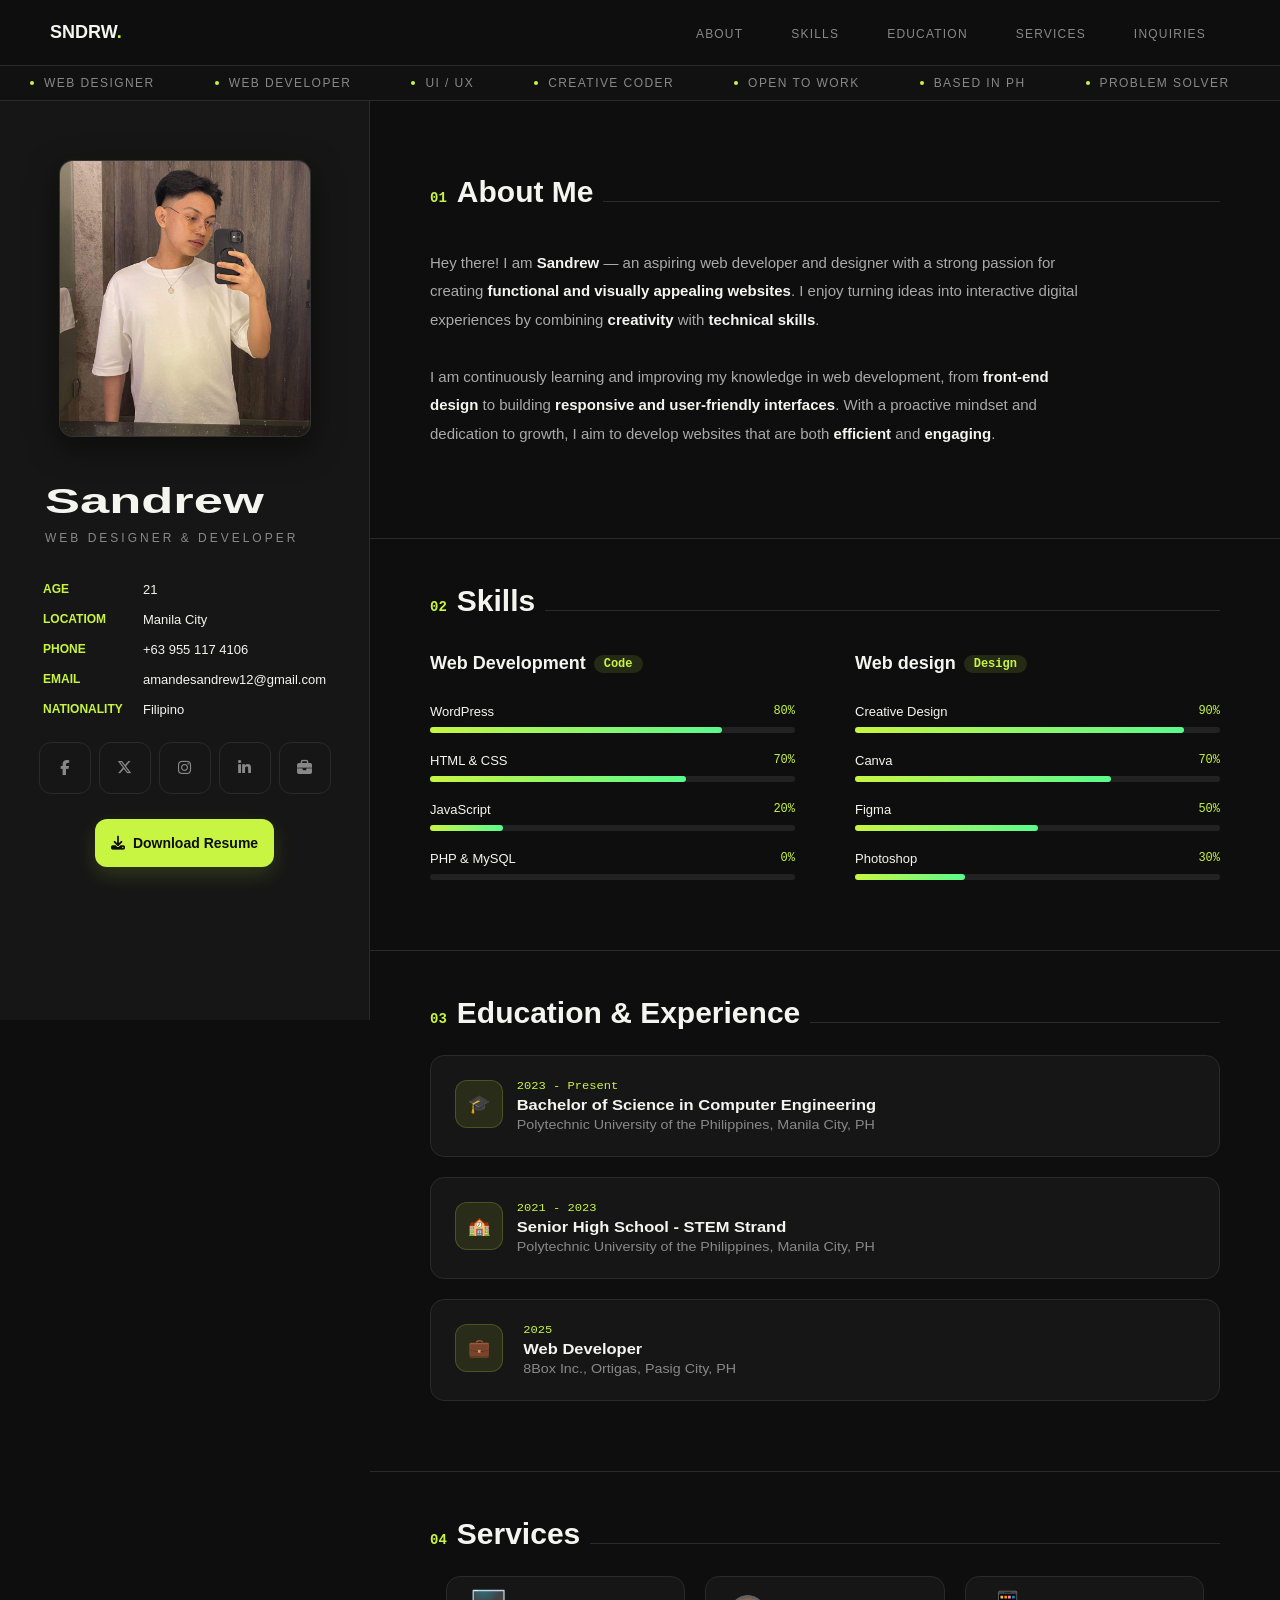
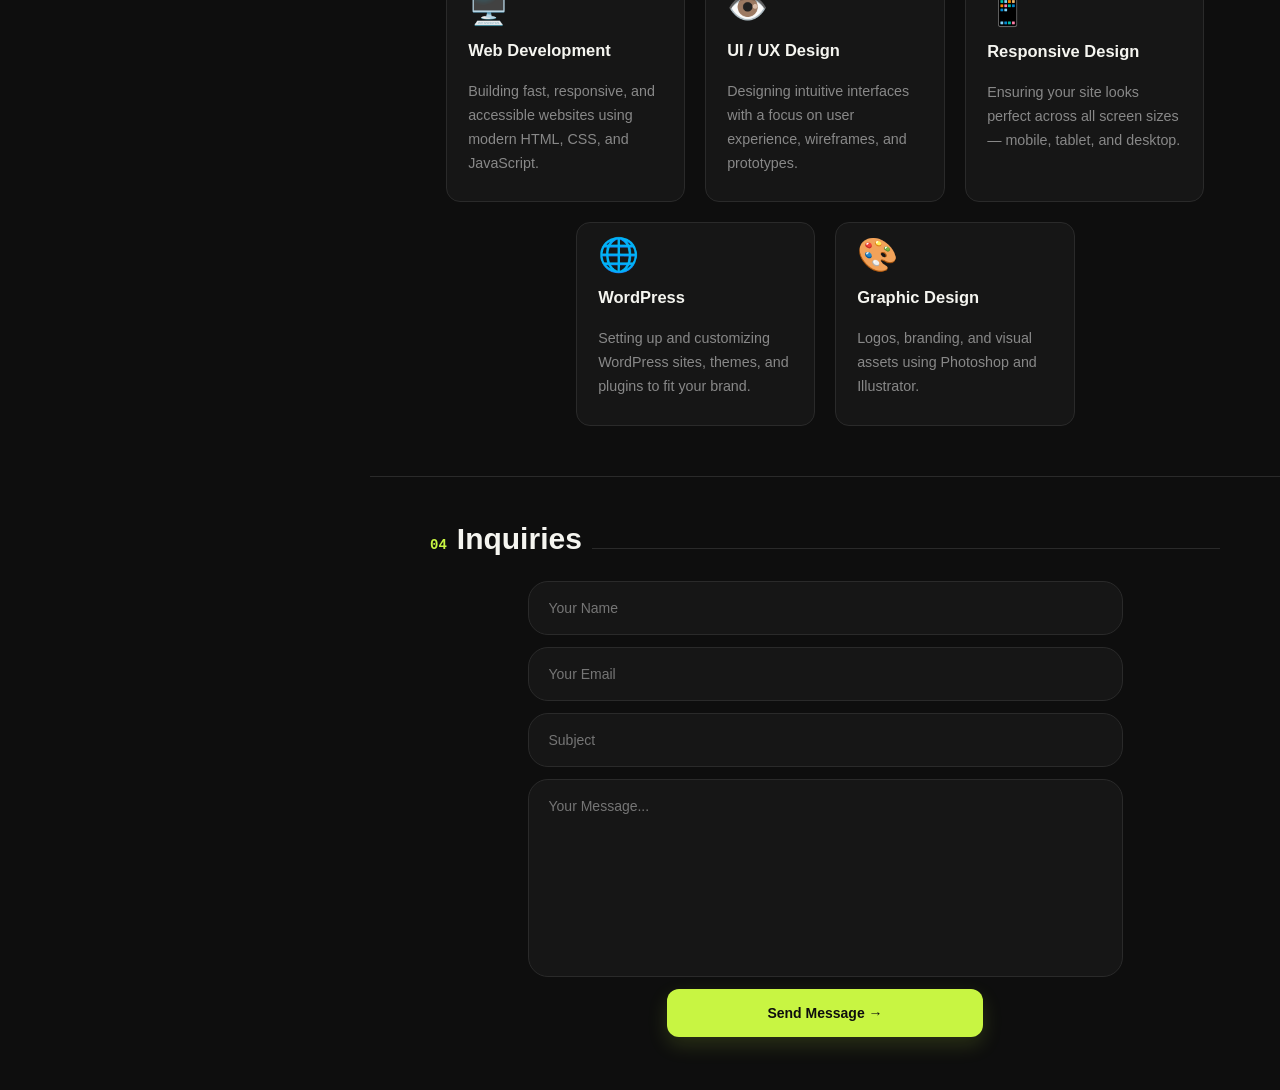
==== main-portfolio.html @ ce900290 "initial commit initial commit" ====
<!DOCTYPE html>
<html lang="en">
<head>
    <meta charset="UTF-8">
    <meta name="viewport" content="width=device-width, initial-scale=1.0">
    <title>Portfolio</title>
    <link rel="stylesheet" href="https://cdnjs.cloudflare.com/ajax/libs/font-awesome/6.5.0/css/all.min.css"/>
    <link rel="stylesheet" href="styleportfolio.css">
</head>
<body>
    <nav>
        <div class="logo">SNDRW<span>.</span></div>
        <ul class="nav-links">
            <li><a href="#about">About</a></li>
            <li><a href="#skills">Skills</a></li>
            <li><a href="#education">Education</a></li>
            <li><a href="#service">Services</a></li>
            <li><a href="#inquiries">Inquiries</a></li>
        </ul>
    </nav>

    <div class="move-wrap">
        <div class="move-anim">
            <span class="move-item"><span class="move-dot"></span>Web Designer</span>
            <span class="move-item"><span class="move-dot"></span>Web Developer</span>
            <span class="move-item"><span class="move-dot"></span>UI / UX</span>
            <span class="move-item"><span class="move-dot"></span>Creative Coder</span>
            <span class="move-item"><span class="move-dot"></span>Open to Work</span>
            <span class="move-item"><span class="move-dot"></span>Based in PH</span>
            <span class="move-item"><span class="move-dot"></span>Problem Solver</span>
            <!-- duplicate for seamless loop -->
            <span class="move-item"><span class="move-dot"></span>Web Designer</span>
            <span class="move-item"><span class="move-dot"></span>Web Developer</span>
            <span class="move-item"><span class="move-dot"></span>UI / UX</span>
            <span class="move-item"><span class="move-dot"></span>Creative Coder</span>
            <span class="move-item"><span class="move-dot"></span>Open to Work</span>
            <span class="move-item"><span class="move-dot"></span>Based in PH</span>
            <span class="move-item"><span class="move-dot"></span>Problem Solver</span>
        </div>
    </div>

    <div class="page">
        <aside class="sidebar">
            <div class="photo-wrap">
                <img src="andoy.jpg" alt="Profile Photo">
            </div>

            <div class="profile-header">
                <h1 class="profile-name">Sandrew</h1>
                <p class="profile-role">Web Designer & Developer</p>
            </div>

            <div class="info-group">
                <div class="info">
                    <span class="info-label">Age</span>
                    <span class="info-value">21</span>
                </div>
                <div class="info">
                    <span class="info-label">Locatiom</span>
                    <span class="info-value">Manila City</span>
                </div>
                <div class="info">
                    <span class="info-label">Phone</span>
                    <span class="info-value">+63 955 117 4106</span>
                </div>
                <div class="info">
                    <span class="info-label">Email</span>
                    <span class="info-value">amandesandrew12@gmail.com</span>
                </div>
                <div class="info">
                    <span class="info-label">Nationality</span>
                    <span class="info-value">Filipino</span>
                </div>
            </div>

            <div class="social-row">
                <a href="https://www.facebook.com/sandrew.amande" class="social-btn"><i class="fa-brands fa-facebook-f"></i></a>
                <a href="" class="social-btn"><i class="fa-brands fa-x-twitter"></i></a>
                <a href="https://www.instagram.com/_sndrw12" class="social-btn"><i class="fa-brands fa-instagram"></i></a>
                <a href="https://www.linkedin.com/in/sandrew-amande-00134a357/" class="social-btn"><i class="fa-brands fa-linkedin-in"></i></a>
                <a href="https://ph.jobstreet.com/profiles/sandrew-amande-r9bZDxz7mW" class="social-btn"><i class="fa-solid fa-briefcase"></i></a>
            </div>
            <a href="resume.pdf" class="button">
                <i class="fa-solid fa-download"></i>
                Download Resume
            </a>
        </aside>

        <main class="main-content">
            <section id="about">
                <div class="section-header">
                    <span class="section-number">01</span>
                    <h2 class="section-title">About Me</h2>
                    <div class="header-line"></div>
                </div>
                <p class="about-text">
                    Hey there! I am <strong>Sandrew</strong> — an aspiring web developer and designer with a strong passion for creating 
                    <strong>functional and visually appealing websites</strong>. I enjoy turning ideas into interactive digital experiences by combining 
                    <strong>creativity</strong> with <strong>technical skills</strong>.<br><br>
                    
                    I am continuously learning and improving my knowledge in web development, from 
                    <strong>front-end design</strong> to building <strong>responsive and user-friendly interfaces</strong>. 
                    With a proactive mindset and dedication to growth, I aim to develop websites that are both 
                    <strong>efficient</strong> and <strong>engaging</strong>.
                </p>
            </section>

            <div class="divider"></div>

            <section id="skills">
                <div class="section-header">
                    <span class="section-number">02</span>
                    <h2 class="section-title">Skills</h2>
                    <div class="header-line"></div>
                </div>
                <div class="skill-col">
                    <div>
                        <div class="skill-title">Web Development <span class="tag-badge">Code</span></div>
                        <div class="skill-row">
                            <div class="skill-top">
                                <span class="skill-name">WordPress</span>
                                <span class="skill-rate">80%</span>
                            </div>
                            <div class="skill-track"><div class="skill-fill" style="width: 80%;"></div></div>
                        </div>
                        <div class="skill-row">
                            <div class="skill-top">
                                <span class="skill-name">HTML & CSS</span>
                                <span class="skill-rate">70%</span>
                            </div>
                            <div class="skill-track"><div class="skill-fill" style="width: 70%;"></div></div>
                        </div>
                        <div class="skill-row">
                            <div class="skill-top">
                                <span class="skill-name">JavaScript</span>
                                <span class="skill-rate">20%</span>
                            </div>
                            <div class="skill-track"><div class="skill-fill" style="width: 20%;"></div></div>
                        </div>
                        <div class="skill-row">
                            <div class="skill-top">
                                <span class="skill-name">PHP & MySQL</span>
                                <span class="skill-rate">0%</span>
                            </div>
                            <div class="skill-track"><div class="skill-fill" style="width: 0;"></div></div>
                        </div>
                    </div>
                    <div>
                        <div class="skill-title">Web design <span class="tag-badge">Design</span></div>
                        <div class="skill-row">
                            <div class="skill-top">
                                <span class="skill-name">Creative Design</span>
                                <span class="skill-rate">90%</span>
                            </div>
                            <div class="skill-track"><div class="skill-fill" style="width: 90%;"></div></div>
                        </div>
                        <div class="skill-row">
                            <div class="skill-top">
                                <span class="skill-name">Canva</span>
                                <span class="skill-rate">70%</span>
                            </div>
                            <div class="skill-track"><div class="skill-fill" style="width: 70%;"></div></div>
                        </div>
                        <div class="skill-row">
                            <div class="skill-top">
                                <span class="skill-name">Figma</span>
                                <span class="skill-rate">50%</span>
                            </div>
                            <div class="skill-track"><div class="skill-fill" style="width: 50%;"></div></div>
                        </div>
                        <div class="skill-row">
                            <div class="skill-top">
                                <span class="skill-name">Photoshop</span>
                                <span class="skill-rate">30%</span>
                            </div>
                            <div class="skill-track"><div class="skill-fill" style="width: 30%;"></div></div>
                        </div>
                    </div>
                </div>
            </section>

            <div class="divider"></div>

            <section id="education">
                <div class="section-header">
                    <span class="section-number">03</span>
                    <h2 class="section-title">Education & Experience</h2>
                    <div class="header-line"></div>
                </div>
                <div class="edu-list">
                    <div class="edu-card">
                        <div class="edu-icon">🎓</div>
                        <div class="edu-info">
                            <div class="edu-year">2023 - Present</div>
                            <div class="edu-degree">Bachelor of Science in Computer Engineering</div>
                            <div class="edu-school">Polytechnic University of the Philippines, Manila City, PH</div>
                        </div>
                    </div>
                    <div class="edu-card">
                        <div class="edu-icon">🏫</div>
                        <div class="edu-info">
                            <div class="edu-year">2021 - 2023</div>
                            <div class="edu-degree">Senior High School - STEM Strand</div>
                            <div class="edu-school">Polytechnic University of the Philippines, Manila City, PH</div>
                        </div>
                    </div>
                    <div class="edu-card">
                        <div class="edu-icon">💼</div>
                        <div class="edu-info">
                            <div class="edu-year">2025</div>
                            <div class="edu-degree">Web Developer</div>
                            <div class="edu-school">8Box Inc., Ortigas, Pasig City, PH</div>
                        </div>
                    </div>
                </div>
            </section>

            <div class="divider"></div>

            <section id="service">
                <div class="section-header">
                    <span class="section-number">04</span>
                    <h2 class="section-title">Services</h2>
                    <div class="header-line"></div>
                </div>
                <div class="service-row">
                    <div class="service-card">
                        <div class="service-info">
                            <div class="service-icon">🖥️</div>
                            <div class="service-title">Web Development</div>
                            <p class="service-desc">Building fast, responsive, and accessible websites using 
                            modern  HTML, CSS, and JavaScript.</p>
                        </div>
                    </div>
                    <div class="service-card">
                        <div class="service-info">
                            <div class="service-icon">👁️</div>
                            <div class="service-title">UI / UX Design</div>
                            <p class="service-desc">Designing intuitive interfaces with a focus 
                            on user experience, wireframes, and prototypes.</p>
                        </div>
                    </div>
                    <div class="service-card">
                        <div class="service-info">
                            <div class="service-icon">📱</div>
                            <div class="service-title">Responsive Design</div>
                            <p class="service-desc">Ensuring your site looks perfect across all 
                            screen sizes — mobile, tablet, and desktop.</p>
                        </div>
                    </div>
                    <div class="service-card">
                        <div class="service-info">
                            <div class="service-icon">🌐</div>
                            <div class="service-title">WordPress</div>
                            <p class="service-desc">Setting up and customizing WordPress sites, themes, 
                            and plugins to fit your brand.</p>
                        </div>
                    </div>
                    <div class="service-card">
                        <div class="service-info">
                            <div class="service-icon">🎨</div>
                            <div class="service-title">Graphic Design</div>
                            <p class="service-desc">Logos, branding, and visual assets using Photoshop 
                            and Illustrator.</p>
                        </div>
                    </div>
                </div>
            </section>

            <div class="divider"></div>

            <section id="inquiries">
                <div class="section-header">
                    <span class="section-number">04</span>
                    <h2 class="section-title">Inquiries</h2>
                    <div class="header-line"></div>
                </div>
                <div class="inquire-row">
                    <input type="text" class="inquire-input" placeholder="Your Name">
                    <input type="text" class="inquire-input" placeholder="Your Email">
                    <input type="text" class="inquire-input" placeholder="Subject">
                    <textarea class="inquire-input inquire-textarea" placeholder="Your Message..."></textarea>

                    <button class="button" style="width: 40%;">Send Message →</button>
                </div>
            </section>
        </main>
    </div>
</body>
</html>
---- styleportfolio.css ----
:root {
    --lime: #c8f542;
    --dark: #0e0e0e;
    --border: #2a2a2a;
    --text: #f5f5f0;
    --muted:  #888;
    --nav-height: 65px;
    --top: 100px;
    --background: #161616;
    scroll-behavior: smooth;
}

body {
    background: var(--dark);
    margin: 0;
}

/*Navigation Bar*/
nav {
    position: fixed;
    top: 0; left: 0; right: 0;
    z-index: 200;
    display: flex;
    align-items: center;
    justify-content: space-between;                         /* para magkaroon ng space sa gitna ng logo saka nav */
    height: var(--nav-height);
    padding: 0 50px;
    background: var(--dark);
    border-bottom: 1px solid var(--border);
}

/*Logo*/
.logo {
    font-family: 'Syne', sans-serif;
    font-weight: 800;
    font-size: 18px;
    color: var(--text);
}

.logo span {                                /* para pag inedit yung dot is separate sa mismong logo*/
    color: var(--lime)
}

/*Navigation Bar Menus*/

.nav-links {
    display: flex;
    gap: 20px;
    list-style: none;                       
    padding-right: 10px;
}

.nav-links a {
    font-family: 'Syne', sans-serif;
    font-size: 12px;
    font-weight: 500;
    letter-spacing: .1em;                       /* .1em x fontsize (12px)*/
    text-transform: uppercase;
    color: var(--muted);
    text-decoration: none;                      /* para mawala yung underline na default*/
    padding: 6px 14px;                          /* adds space inside the rectangle */
    border-radius: 6px;                         /* slightly rounded corners */
    transition: color .2s;
}

.nav-links a:hover {
    color: var(--text);
    background: rgba(255, 255, 255, .08);       /* magkakaroon ng parang box */
}

/*Animation*/

.move-wrap {
    position: fixed;
    top: var(--nav-height);                         
    z-index: 199;
    height: 35px;
    background: #111;
    display: flex;
    align-items: center;
    border-bottom: 1px solid var(--border);
}

.move-anim {
    display: flex;
    animation: move 26s linear infinite;
    white-space: nowrap;                        /* para maging one-line lang siya*/
}

.move-item {
    font-family: 'Syne', sans-serif;
    font-size: 12px;
    font-weight: 500;
    text-transform: uppercase;
    color: var(--muted);
    padding: 0 30px;
    display: flex;
    align-items: center;
    gap: 10px;
    letter-spacing: .12em;
}

.move-dot {
    width: 4px;
    height: 4px;
    border-radius: 50%;
    background: var(--lime);
}

@keyframes move {
    to { transform: translateX(-50%); }
}

/* Page Grid */
.page {
    display: grid;
    grid-template-columns: 370px 1fr;
    padding-top: var(--top);
    min-height: 100vh;
}

/* Side Bar */
.sidebar {
    position: sticky;
    top: var(--top);
    height: calc(100vh - var(--top));
    overflow-y: auto;
    overflow-x: hidden;
    background: var(--background);
    border-right: 1px solid var(--border);
    display: flex;
    flex-direction: column;
    padding: 60px 45px;
    gap: 25px;
    align-items: center;
}

.sidebar::-webkit-scrollbar {
    width: 4px;
}

.sidebar::-webkit-scrollbar-thumb {
    background: var(--border);
    border-radius: 99px;
}

/* Side Bar (Photo) */
.photo-wrap {
    position: relative;
    width: 250px;
    border-radius: 14px;
    aspect-ratio: 1/1.1;

    overflow: hidden;
    background: #222;
    display: flex;
    align-items: center;
    justify-content: center;
    flex-shrink: 0;
    margin-bottom: 20px;

    border: 1px solid rgba(255, 255, 255, 0.08); 
    box-shadow: 
        0 10px 30px rgba(0, 0, 0, 0.5),           /* Dark drop shadow */
        0 0 20px rgba(200, 245, 66, 0.03);        /* Very faint Lime outer glow */
    
    /* Smooth transitions for hover */
    transition: all 0.4s cubic-bezier(0.175, 0.885, 0.32, 1.275);
}

.photo-wrap img {
    width: 100%;
    height: 100%;
    object-fit: cover;
    object-position: center;
    transition: transform 0.5s ease;
}

.photo-wrap:hover {
    transform: translateY(-8px);
    border-color: rgba(200, 245, 66, 0.4); /* Border turns slightly Lime */
    box-shadow: 0 15px 40px rgba(200, 245, 66, 0.12); /* Stronger glow */
}

.photo-wrap:hover img {
    transform: scale(1.05); /* Subtle zoom in */
}
/* Profile Name */
.profile-header {
    width: 100%;
    margin-bottom: 0;
}

.profile-name {
    font-family: 'Syne', sans-serif;
    font-weight: 800;
    font-size: 35px;
    color: var(--text);
    line-height: 1.1;
    margin: 0;
    transform: scaleX(1.5);
    transform-origin: left;
}

.profile-role {
    font-family: 'Outfit', sans-serif;
    font-size: 12px;
    font-weight: 400;
    color: #888;
    text-transform: uppercase;

    margin-top: 10px;
    letter-spacing: 3px;
}

/* Side Infos */
.info-group {
    font-family: 'Outfit', sans-serif;
    display: flex;
    flex-direction: column;
    gap: 15px;
}

.info {
    display: flex;
    align-items: center;
    justify-content: flex-start;
}

.info-label {
    color: var(--lime);
    font-weight: 700;
    text-transform: uppercase;
    font-size: 12px;
    width: 100px;
}

.info-value {
    color: var(--text);
    font-weight: 400;
    font-size: 13px;
}

/* Social Buttons */
.social-row {
    display: flex;
    gap: 8px;
    flex-wrap: nowrap;
    justify-content: center;
}

.social-btn {
    width: 50px;
    height: 50px;
    border-radius: 12px;
    border: 1px solid var(--border);
    background: transparent;
    display: flex;
    align-items: center;
    justify-content: center;
    text-decoration: none;
    color: var(--muted); /* Use your grey #888 */
    font-size: 15px;
}

.social-btn:hover {
    border-color: var(--lime);
    background: rgba(200, 245, 66, 0.05);
}

/* Content */
.main-content {
    overflow-y: auto;
    padding: 50px 60px;
    background: var(--dark);
}

section {
    scroll-margin-top: 110px;
}

.section-header {
    display: flex;
    align-items: baseline;
    gap: 10px;
}

.section-number {
    color: var(--lime);
    font-family: 'Space Mono', monospace;
    font-weight: 700;
    font-size: 14px;
}

.section-title {
    font-family: 'Syne', sans-serif;
    font-size: 30px;
    font-weight: 800;
    color: var(--text);
    text-transform: capitalize;
    
}

.header-line {
    height: 1px;
    background: var(--border);
    flex-grow: 1; /* Fills remaining horizontal space */
}

.divider {
    height: 1px;
    background: var(--border);
    margin: 20px -60px;
}

/* ABOUT */
.about-text {
    font-family: 'Syne', sans-serif;
    font-size: 15px;
    color: #aaa;
    line-height: 1.9;
    max-width: 650px;
    margin-bottom: 90px;
}

.about-text strong {
    color: var(--text);
    font-weight: 600;
}

/* SKILLS */
.skill-col {
    display: grid;
    grid-template-columns: 1fr 1fr;
    gap: 40px 60px;
    padding-top: 10px;
    margin-bottom: 50px;
}

.skill-title {
    font-family: 'Syne', sans-serif;
    font-weight: 700;
    font-size: 18px;
    color: var(--text);
    display: flex;
    align-items: center;
    gap: 8px;
    margin-bottom: 30px;
}

.tag-badge {
    font-family: 'Space Mono', monospace;
    font-size: 12px;
    background: rgba(200, 245, 66, .12);
    color: var(--lime);
    border-radius: 999px;
    padding: 2px 10px;
}

.skill-row {
    margin-bottom: 20px;
}

.skill-top {
    display: flex;
    justify-content: space-between;
    margin-bottom: 8px;
}

.skill-name {
    font-family: 'Outfit', sans-serif;
    font-size: 13px;
    color: var(--text);
}

.skill-rate {
    font-family: 'Space Mono', monospace;
    font-size: 12px;
    color: var(--lime);
}

.skill-track {
    height: 6px;
    background: #222;
    border-radius: 999px;
}

.skill-fill {
    height: 100%;
    border-radius: 999px;
    background: linear-gradient(90deg, #c8f542, #5afa8d);
    transform-origin: left;
    animation: grow 1.3s cubic-bezier(.22, 1, .36, 1) both;
}

/* EDUCATION */
.edu-list {
    display: flex;
    flex-direction: column;
    margin-bottom: 50px;
}

.edu-card {
    display: flex;
    align-items: flex-start;
    background: var(--background);
    border: 1px solid var(--border);
    border-radius: 14px;
    padding: 24px;
    transition: border-color .25s;
    gap: 30px;
    margin-bottom: 20px;
}

.edu-card:hover {
    border-color: var(--lime);
}

.edu-icon {
    font-size: 18px;
    height: 46px; width: 46px;
    border-radius: 12px;
    display: flex;
    align-items: center;
    justify-content: center;
    color: var(--lime);
    background: rgba(200, 245, 66, .1);
    border: 1px solid rgba(200, 245, 66, .2);
}

.edu-info {
    display: flex;
    flex-direction: column;
    gap: 4px;
    transform: scaleX(1.1);
}

.edu-year {
    font-family: 'Space Mono', monospace;
    font-size: 11px;
    color: var(--lime);
}

.edu-degree {
    font-family: 'Syne', sans-serif;
    font-weight: 700;
    font-size: 15px;
    color: var(--text);
}

.edu-school {
    font-family: 'Syne', sans-serif;
    font-size: 13px;
    color: var(--muted);
}

.service-row {
    display: flex;
    gap: 20px;
    flex-wrap: wrap;
    justify-content: center;
    margin-bottom: 50px;
}

.service-card {
    flex-basis: 25%;
    align-items: flex-start;
    border: 1px solid var(--border);
    border-radius: 14px;
    background: var(--background);
    transition: border-color .25s, transform .25s;
    padding: 20px;
}

.service-card:hover {
    border-color: var(--lime);
    transform: translateY(-4px);
}

.service-info {
    display: flex;
    flex-direction: column;
    gap: 5px;
    transform: scale(1.1);
    margin: 0 10px;
}

.service-icon {
    font-size: 30px;
    margin-bottom: 8px;
}

.service-title {
    font-family: 'Syne', sans-serif;
    font-weight: 700;
    font-size: 15px;
    color: var(--text);
}

.service-desc {
    font-family: 'Outfit', sans-serif;
    font-size: 13px;
    color: var(--muted);
    line-height: 1.7;
}

/* INQUIRIES */
.inquire-row {
    display: flex;
    align-items: center;
    flex-direction: column;
}

.inquire-input {
    font-family: 'Outfit', sans-serif;
    font-size: 14px;
    padding: 18px 20px;

    background: var(--background);
    border: 1px solid var(--border);
    border-radius: 20px;

    width: 70%;
    outline: none;

    transition: all .25s;
    margin-bottom: 12px;
}

.inquire-input:focus {
    border-color: var(--lime);
    background: transparent;                        /* Makes the lime border stand out more */
    color: var(--text);
}

.inquire-textarea {
    min-height: 160px;
    max-height: 400px;
    resize: none;
}

/* Button */
.button {
    font-family: 'Syne', sans-serif;
    font-weight: 700;
    font-size: 14px;
    background: var(--lime);
    color: #0e0e0e;
    border-radius: 12px;
    border: none;
    display: flex;
    align-items: center;
    justify-content: center;

    padding: 16px;
    text-align: center;
    text-decoration: none;
    gap: 8px;
    transition: all .2s;
    box-shadow: 0 8px 20px rgba(200, 245, 66, 0.15);
}

.button:hover {
    opacity: .85;
    transform: translateY(-2px);
    box-shadow: 0 15px 40px rgba(200, 245, 66, 0.25);
}

/* Responsive Design */
@media (max-width: 1024px) {
    html, body {
        overflow: auto;         /* re-enable scrolling on tablet/mobile */
    }

    :root {
        --nav-height: 56px;
        --top: 45px;
    }

    .page {
        grid-template-columns: 1fr;   /* stack sidebar and content */
        margin-top: var(--top);
    }

    .sidebar {
        height: auto;                           /* sidebar no longer fixed height */
        overflow: visible;
        padding: 40px 30px;
        border-right: none;
        border-bottom: 1px solid var(--border);
    }

    .profile-header {
        width: 90%;
    }

    .info-group {
        align-items: flex-start;
        width: 90%;
    }

    .photo-wrap {
        width: 200px;
    }

    .main-content {
        height: auto;
        overflow: visible;
        padding: 40px 40px;
    }

    .skill-col {
        grid-template-columns: 1fr 1fr;
    }

    .divider {
        margin: 20px -40px;
    }

    nav {
        padding: 0 30px;
    }
}

/* ─── MOBILE (max 768px) ─── */
@media (max-width: 768px) {
    :root {
        --nav-height: 56px;
        --top: 45px;
    }

    nav {
        padding: 0 20px;
    }

    .nav-links {
        gap: 1px;
    }

    .nav-links a {
        font-size: 10px;
        padding: 5px 8px;
    }

    .sidebar {
        padding: 30px 20px;
    }

    .info-group {
        align-items: flex-start;
        width: 90%;
    }

    .photo-wrap {
        aspect-ratio: 1/1.1;
    }

    .profile-header {
        width: 90%;
    }

    .profile-name {
        font-size: 26px;
    }

    .main-content {
        padding: 30px 24px;
    }

    .section-title {
        font-size: 28px;
    }

    .about-text {
        padding: 0 30px;
    }

    .skill-col {
        grid-template-columns: 1fr;   /* stack skills on mobile */
        gap: 30px;
        width: 70%;
        flex-direction: column;
        margin: 0 auto;
        padding-bottom: 30px;
    }

    .edu-list {
        align-items: center;
    }

    .edu-card {
        width: 65%;
    }

    .edu-icon {
        font-size: 15px;
    }

    .service-card {
        flex-basis: 70%;       /* full width cards on mobile */
    }

    .service-info {
        padding: 10px;
    }

    .inquire-input {
        width: 70%;            /* full width inputs on mobile */
    }

    .button {
        width: 40%;
    }
}
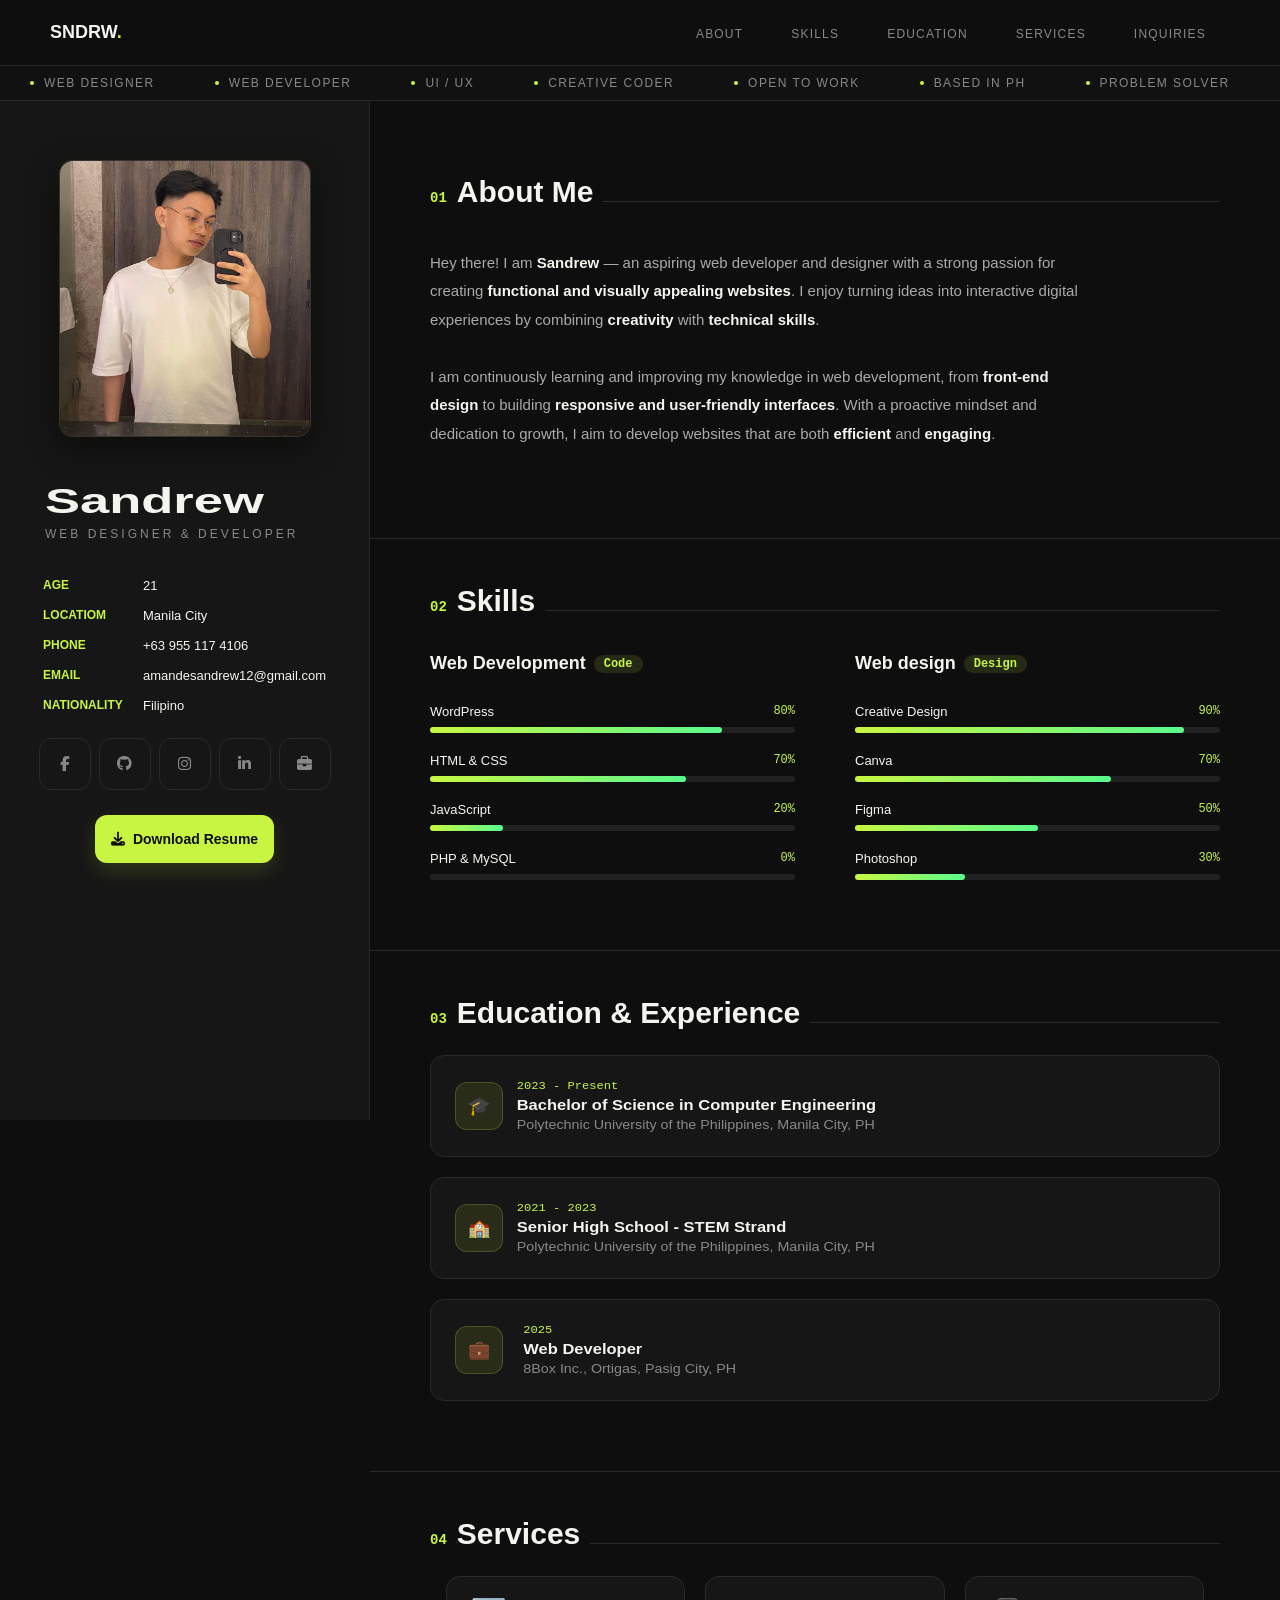
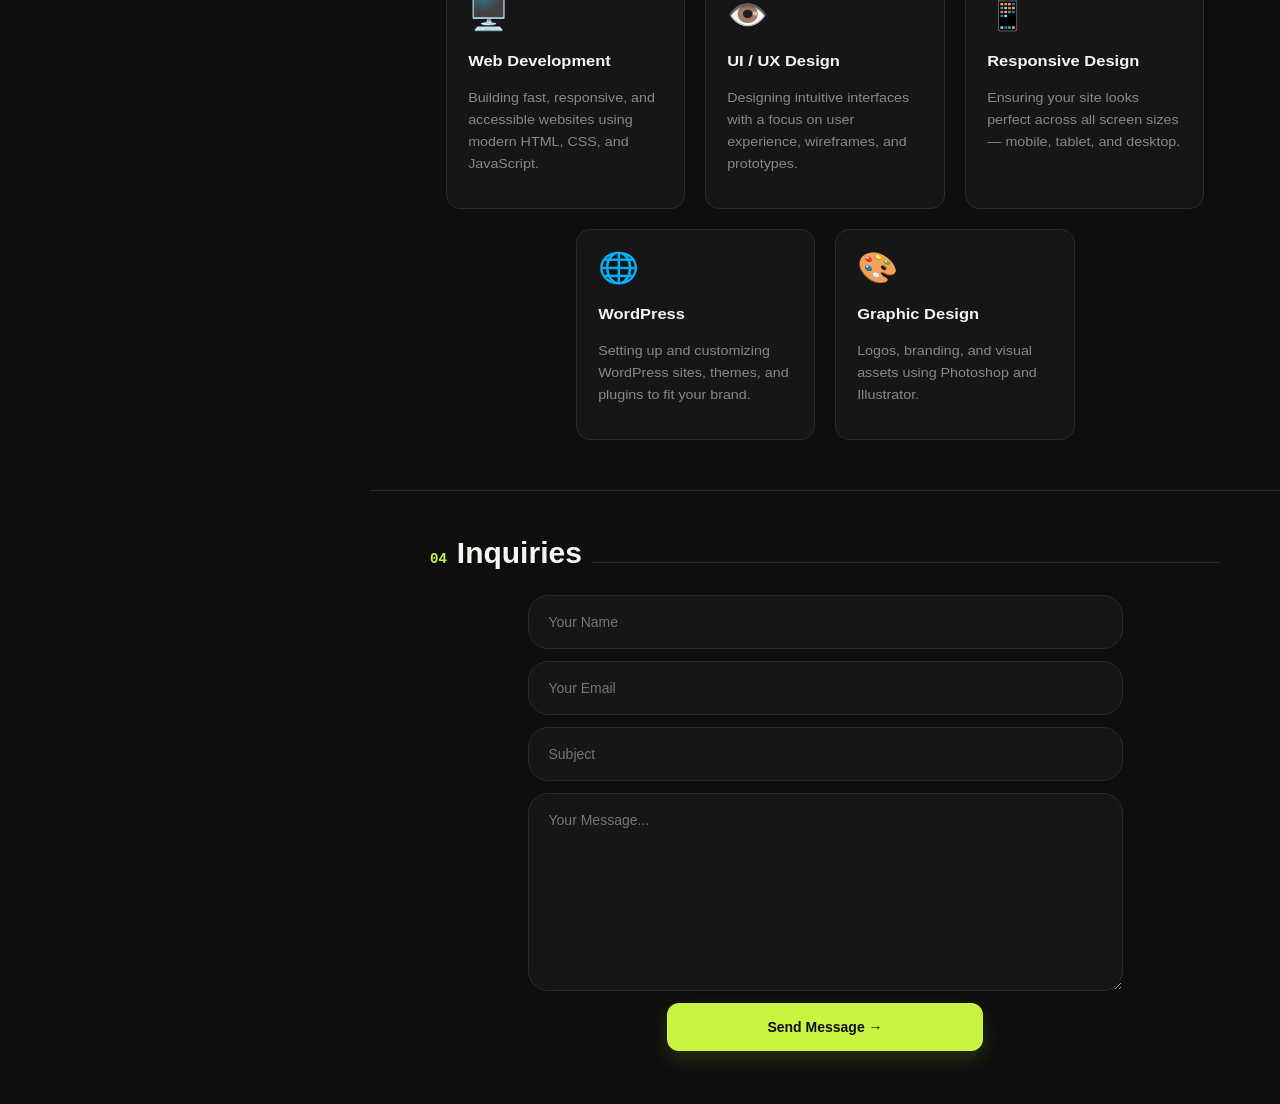
==== commit 64eae0bf: "updated version updated version" ====
--- a/main-portfolio.html
+++ b/main-portfolio.html
@@ -75,7 +75,7 @@
 
             <div class="social-row">
                 <a href="https://www.facebook.com/sandrew.amande" class="social-btn"><i class="fa-brands fa-facebook-f"></i></a>
-                <a href="" class="social-btn"><i class="fa-brands fa-x-twitter"></i></a>
+                <a href="https://github.com/sndrw-code" class="social-btn"><i class="fa-brands fa-github"></i></a>
                 <a href="https://www.instagram.com/_sndrw12" class="social-btn"><i class="fa-brands fa-instagram"></i></a>
                 <a href="https://www.linkedin.com/in/sandrew-amande-00134a357/" class="social-btn"><i class="fa-brands fa-linkedin-in"></i></a>
                 <a href="https://ph.jobstreet.com/profiles/sandrew-amande-r9bZDxz7mW" class="social-btn"><i class="fa-solid fa-briefcase"></i></a>
--- a/styleportfolio.css
+++ b/styleportfolio.css
@@ -46,7 +46,7 @@
 .nav-links {
     display: flex;
     gap: 20px;
-    list-style: none;                       
+    list-style: none;                       /* para mawala yung bullet*/   
     padding-right: 10px;
 }
 
@@ -121,9 +121,9 @@
 
 /* Side Bar */
 .sidebar {
-    position: sticky;
+    position: sticky;                               /* combination of relative and fixed*/
     top: var(--top);
-    height: calc(100vh - var(--top));
+    height: 100vh;
     overflow-y: auto;
     overflow-x: hidden;
     background: var(--background);
@@ -146,12 +146,11 @@
 
 /* Side Bar (Photo) */
 .photo-wrap {
-    position: relative;
     width: 250px;
     border-radius: 14px;
     aspect-ratio: 1/1.1;
 
-    overflow: hidden;
+    overflow: hidden;                               /* para hindi mag spill outside the rounded corners */
     background: #222;
     display: flex;
     align-items: center;
@@ -187,8 +186,7 @@
 }
 /* Profile Name */
 .profile-header {
-    width: 100%;
-    margin-bottom: 0;
+    width: 100%;                                  /* pag wala nito, magiging centered lang yung mga content*/
 }
 
 .profile-name {
@@ -197,9 +195,9 @@
     font-size: 35px;
     color: var(--text);
     line-height: 1.1;
-    margin: 0;
+    margin: 0;                             /* pag wala to, malaki yung gap between pic and name - para mawala yug=ng default margin */
     transform: scaleX(1.5);
-    transform-origin: left;
+    transform-origin: left;                /* since naka transform ako, may chance na mag stretch siya outside the box */
 }
 
 .profile-role {
@@ -209,8 +207,8 @@
     color: #888;
     text-transform: uppercase;
 
-    margin-top: 10px;
-    letter-spacing: 3px;
+    margin-top: 6px;
+    letter-spacing: .25em;
 }
 
 /* Side Infos */
@@ -245,7 +243,7 @@
 .social-row {
     display: flex;
     gap: 8px;
-    flex-wrap: nowrap;
+    flex-wrap: nowrap;                          /* para maging one line lang mga social buttons */
     justify-content: center;
 }
 
@@ -255,11 +253,13 @@
     border-radius: 12px;
     border: 1px solid var(--border);
     background: transparent;
+    
     display: flex;
     align-items: center;
     justify-content: center;
+
     text-decoration: none;
-    color: var(--muted); /* Use your grey #888 */
+    color: var(--muted);                          
     font-size: 15px;
 }
 
@@ -270,18 +270,17 @@
 
 /* Content */
 .main-content {
-    overflow-y: auto;
     padding: 50px 60px;
     background: var(--dark);
 }
 
 section {
-    scroll-margin-top: 110px;
+    scroll-margin-top: 110px;                 /*nakuha na ng nav yung 100 so dapat more than para di mag hide yung content sa nav */
 }
 
 .section-header {
     display: flex;
-    align-items: baseline;
+    align-items: baseline;                    /* para naka baba yung number and line sa bottom line ng title*/
     gap: 10px;
 }
 
@@ -298,13 +297,12 @@
     font-weight: 800;
     color: var(--text);
     text-transform: capitalize;
-    
 }
 
 .header-line {
     height: 1px;
     background: var(--border);
-    flex-grow: 1; /* Fills remaining horizontal space */
+    flex-grow: 1;                               /* Fills remaining horizontal space */
 }
 
 .divider {
@@ -332,7 +330,7 @@
 .skill-col {
     display: grid;
     grid-template-columns: 1fr 1fr;
-    gap: 40px 60px;
+    column-gap: 60px;
     padding-top: 10px;
     margin-bottom: 50px;
 }
@@ -390,19 +388,25 @@
     border-radius: 999px;
     background: linear-gradient(90deg, #c8f542, #5afa8d);
     transform-origin: left;
-    animation: grow 1.3s cubic-bezier(.22, 1, .36, 1) both;
+    animation: grow 1.3s cubic-bezier(.22, 1, .36, 1);              /* fast start, smooth and clean stop */
+}
+
+@keyframes grow {
+    from { transform: scaleX(0); }
+    to   { transform: scaleX(1); }
 }
 
 /* EDUCATION */
 .edu-list {
     display: flex;
-    flex-direction: column;
+    flex-direction: column;             /* per row yung lagay ng card kaya column */
     margin-bottom: 50px;
 }
 
 .edu-card {
     display: flex;
-    align-items: flex-start;
+    align-items: center;
+    justify-content: flex-start;
     background: var(--background);
     border: 1px solid var(--border);
     border-radius: 14px;
@@ -423,7 +427,6 @@
     display: flex;
     align-items: center;
     justify-content: center;
-    color: var(--lime);
     background: rgba(200, 245, 66, .1);
     border: 1px solid rgba(200, 245, 66, .2);
 }
@@ -454,6 +457,7 @@
     color: var(--muted);
 }
 
+/* SERVICES */
 .service-row {
     display: flex;
     gap: 20px;
@@ -463,12 +467,11 @@
 }
 
 .service-card {
-    flex-basis: 25%;
-    align-items: flex-start;
+    width: 25%;
     border: 1px solid var(--border);
     border-radius: 14px;
     background: var(--background);
-    transition: border-color .25s, transform .25s;
+    transition: all .25s;
     padding: 20px;
 }
 
@@ -481,13 +484,13 @@
     display: flex;
     flex-direction: column;
     gap: 5px;
-    transform: scale(1.1);
+    transform: scaleX(1.1);                             /* stretch horizontally */
     margin: 0 10px;
 }
 
 .service-icon {
     font-size: 30px;
-    margin-bottom: 8px;
+    margin-bottom: 15px;
 }
 
 .service-title {
@@ -515,6 +518,7 @@
     font-family: 'Outfit', sans-serif;
     font-size: 14px;
     padding: 18px 20px;
+    color: var(--text);
 
     background: var(--background);
     border: 1px solid var(--border);
@@ -529,14 +533,14 @@
 
 .inquire-input:focus {
     border-color: var(--lime);
-    background: transparent;                        /* Makes the lime border stand out more */
+    background: transparent;                        
     color: var(--text);
 }
 
 .inquire-textarea {
     min-height: 160px;
     max-height: 400px;
-    resize: none;
+    resize: vertical;
 }
 
 /* Button */
@@ -553,7 +557,6 @@
     justify-content: center;
 
     padding: 16px;
-    text-align: center;
     text-decoration: none;
     gap: 8px;
     transition: all .2s;
@@ -561,7 +564,6 @@
 }
 
 .button:hover {
-    opacity: .85;
     transform: translateY(-2px);
     box-shadow: 0 15px 40px rgba(200, 245, 66, 0.25);
 }
@@ -689,7 +691,8 @@
     }
 
     .edu-card {
-        width: 65%;
+        width: 80%;
+        align-items: center;
     }
 
     .edu-icon {
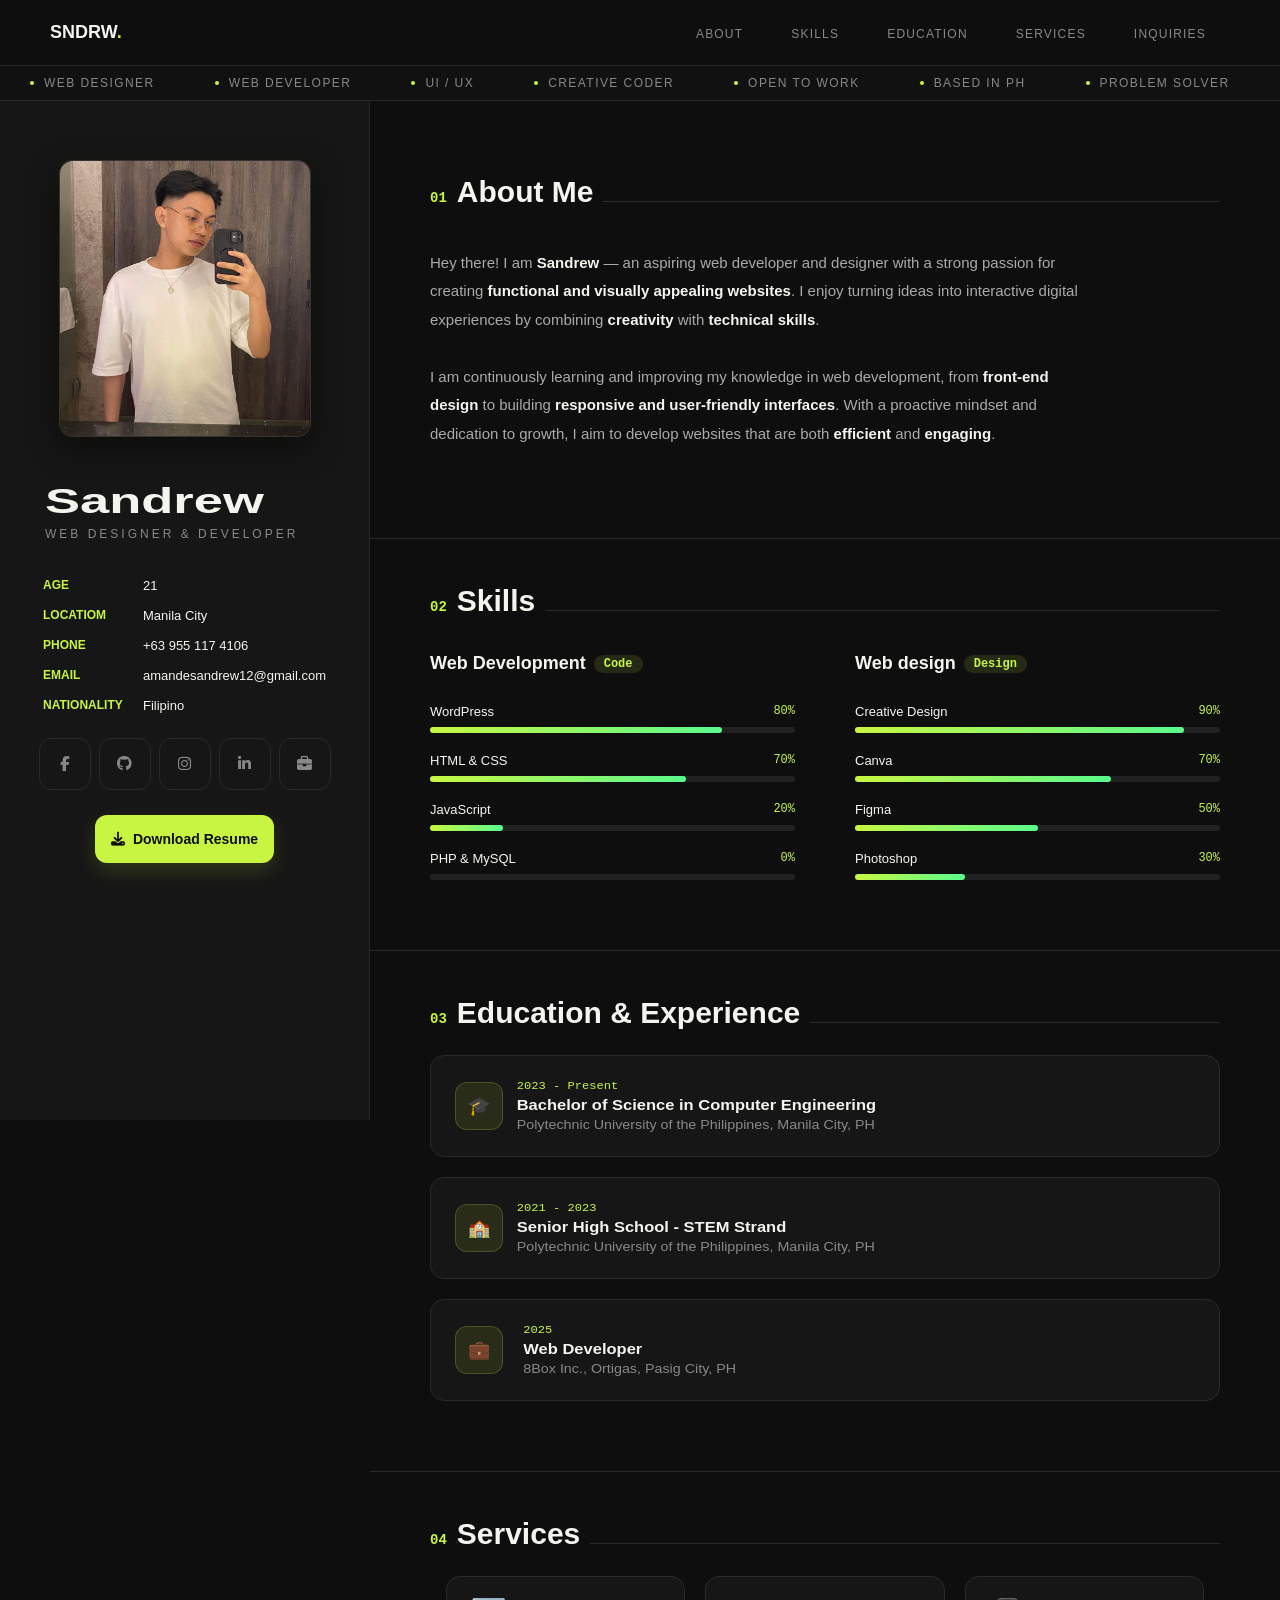
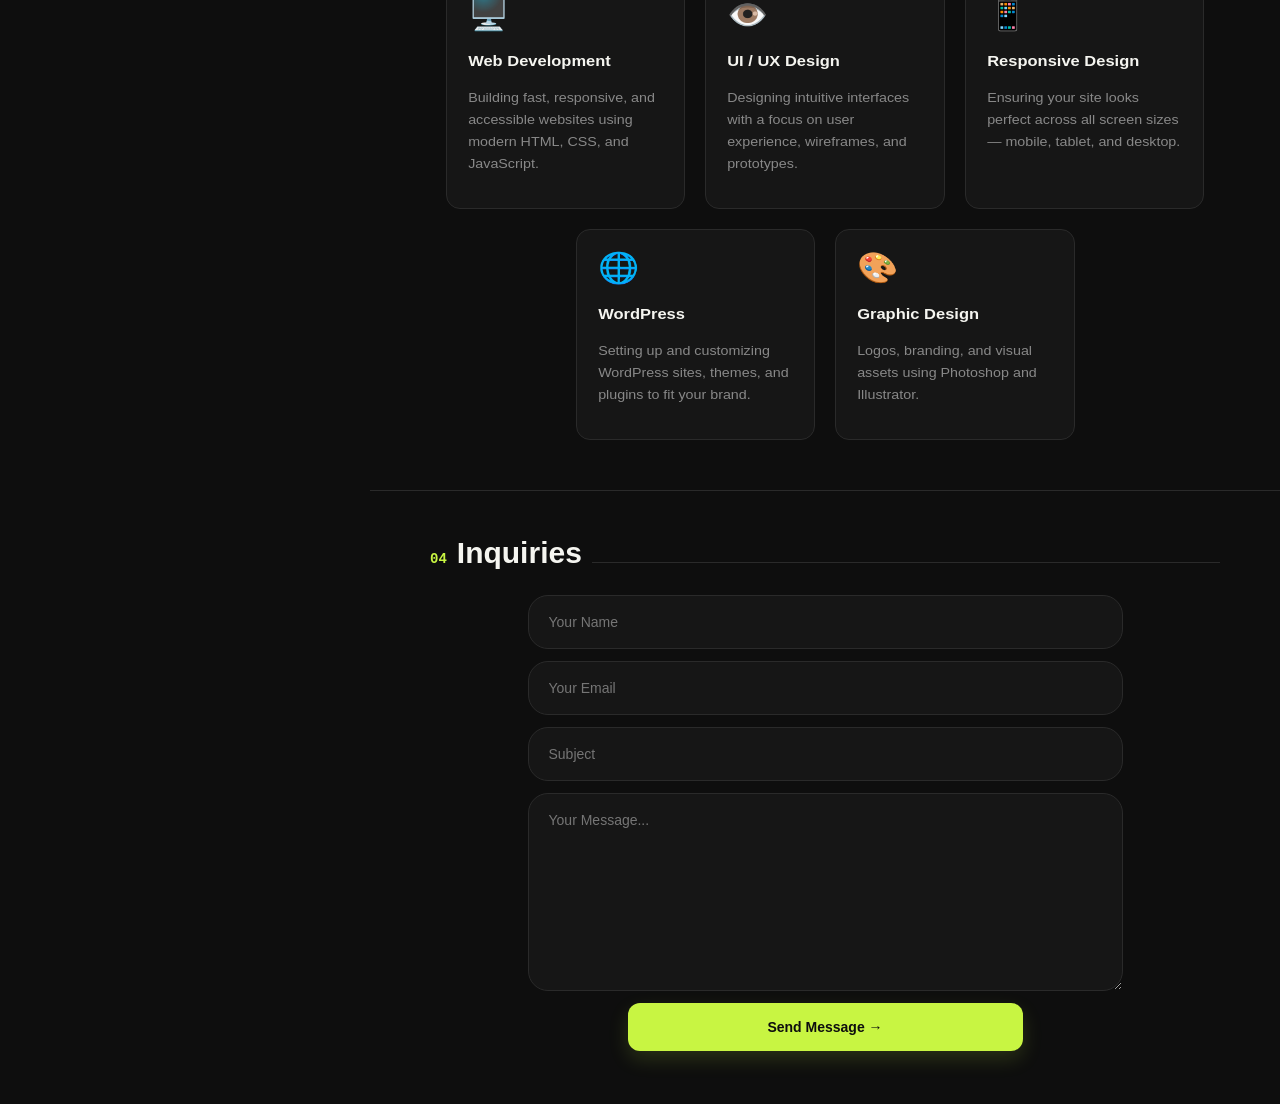
==== commit 4c4922cb: "updated version for web" ====
--- a/main-portfolio.html
+++ b/main-portfolio.html
@@ -281,7 +281,7 @@
                     <input type="text" class="inquire-input" placeholder="Subject">
                     <textarea class="inquire-input inquire-textarea" placeholder="Your Message..."></textarea>
 
-                    <button class="button" style="width: 40%;">Send Message →</button>
+                    <button class="button" style="width: 50%;">Send Message →</button>
                 </div>
             </section>
         </main>
--- a/styleportfolio.css
+++ b/styleportfolio.css
@@ -714,4 +714,37 @@
     .button {
         width: 40%;
     }
+}
+
+@media (max-width: 498px) {
+    .logo {
+        font-size: 14px;
+        font-weight: 800;
+    }
+
+    .nav-links {
+        gap: 0;
+        margin-right: 15px;
+    }
+
+    .nav-links a {
+        letter-spacing: 0;
+        font-weight: 400;
+        font-size: 9px;
+        padding: 5px 6px;                  
+    }
+
+    .button {
+        width: 50%;
+        padding: 15px;
+    }
+
+    #education .section-title{
+        font-size: 22px;
+    }
+
+    .edu-icon {
+        font-size: 15px;
+        padding: 0 10px;
+    }
 }
